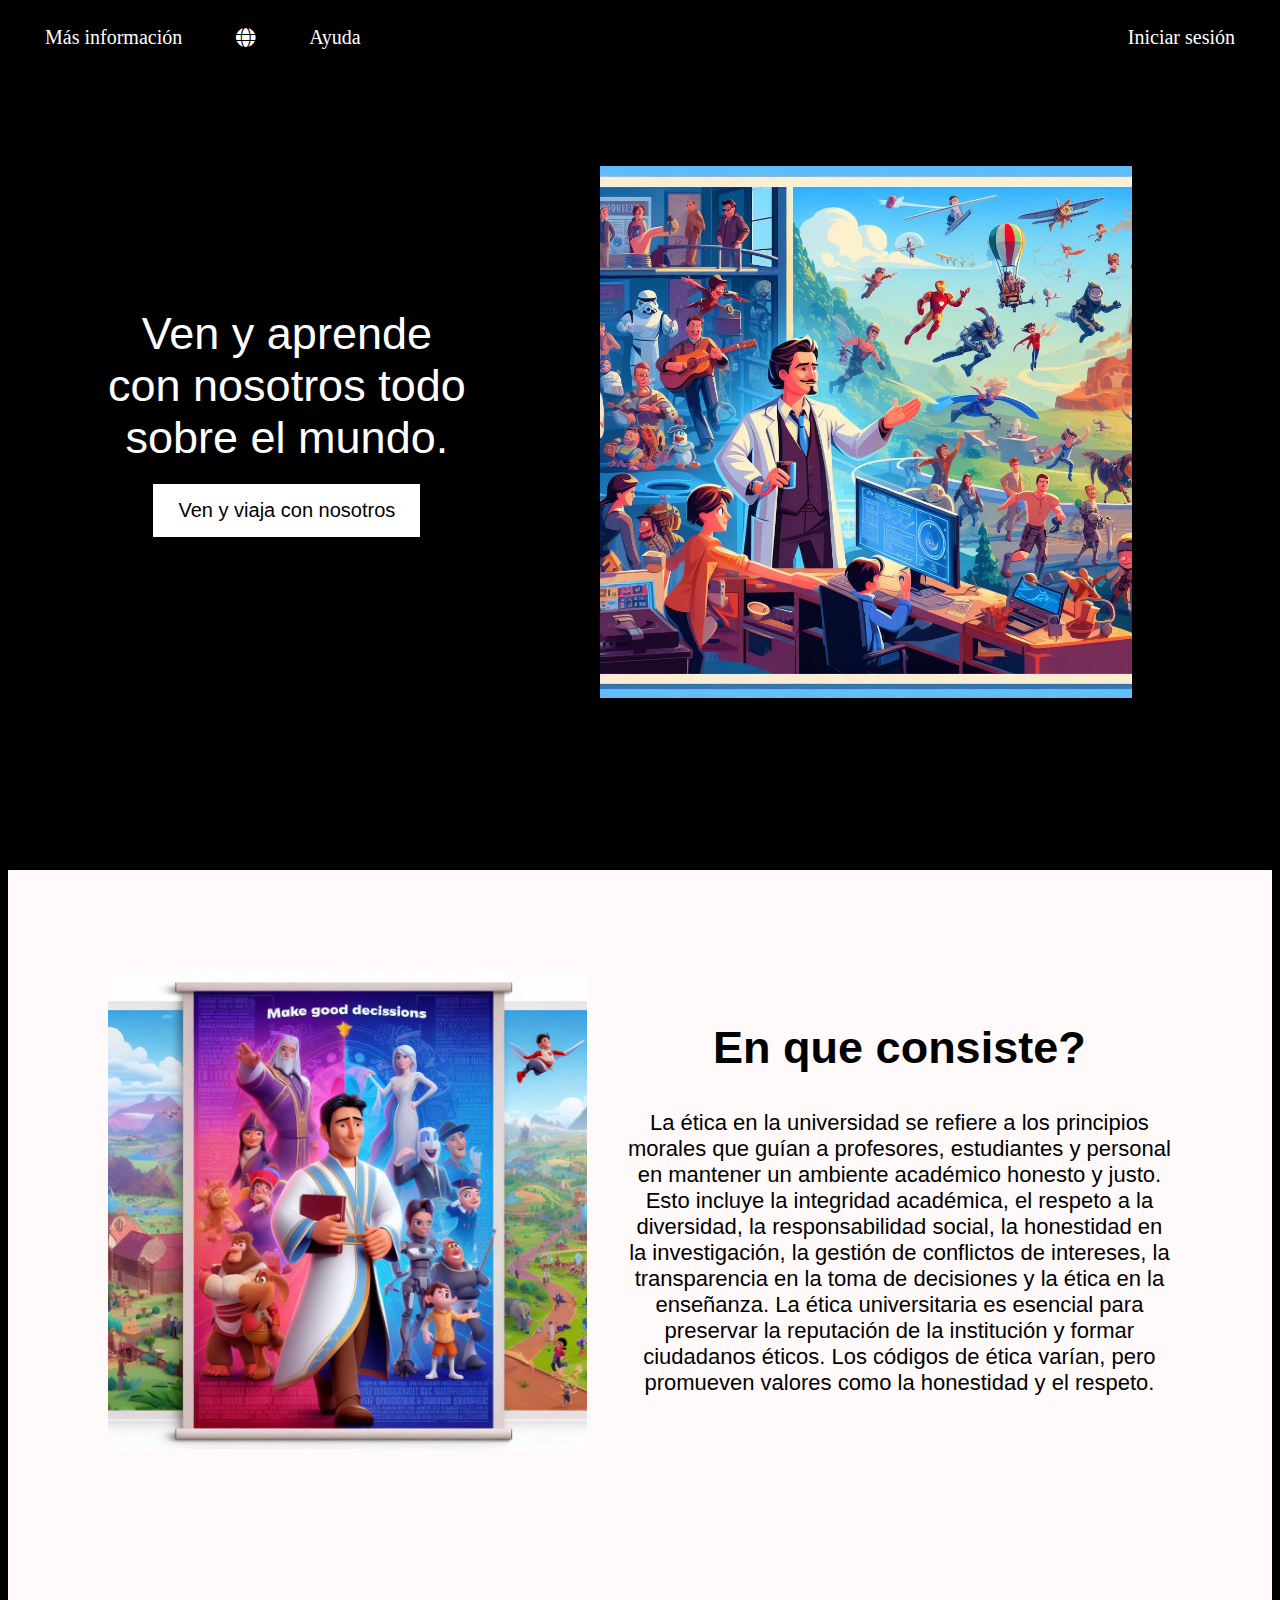
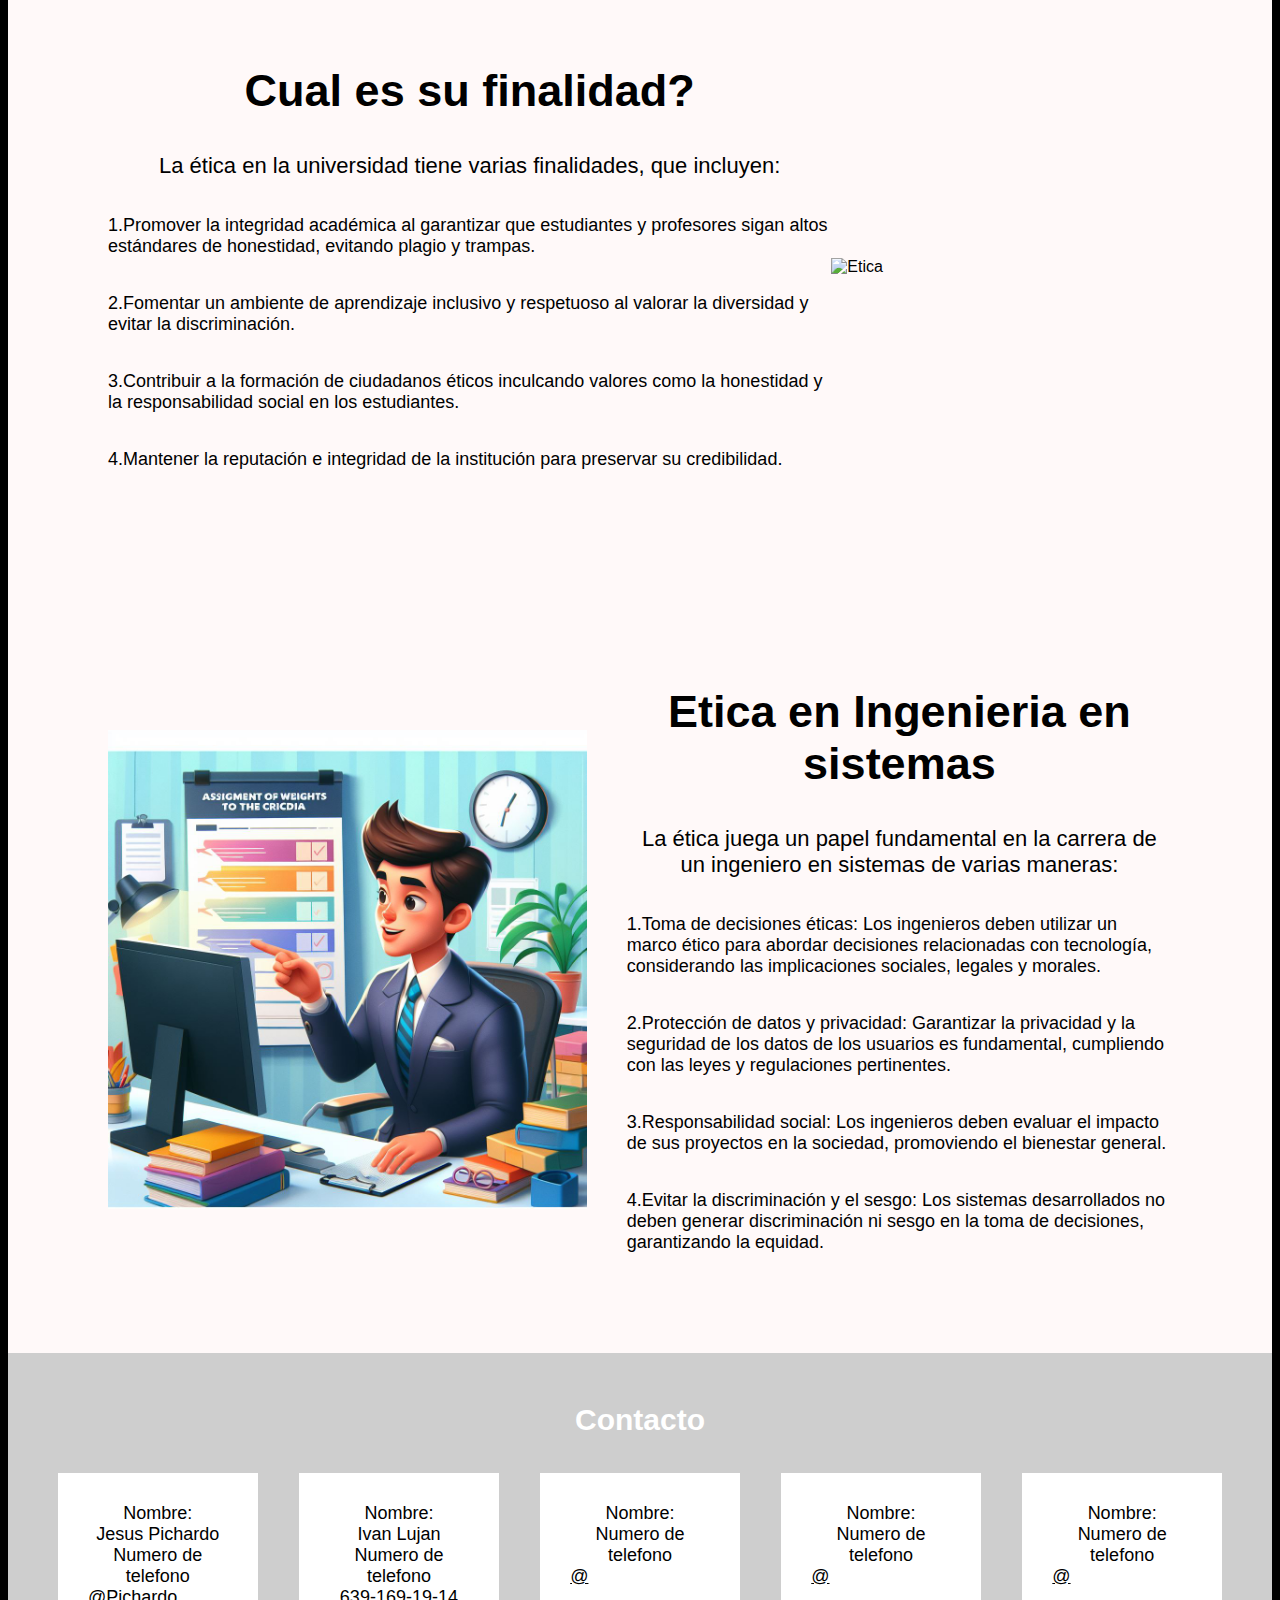
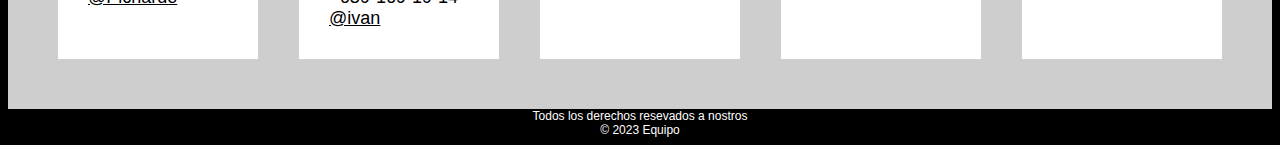
==== capitulo sexto/index.html @ fa4772a9 "Add files via upload" ====
<!DOCTYPE html>
<html lang="en">
<head>
    <meta charset="UTF-8">
    <meta name="viewport" content="width=device-width, initial-scale=1.0">
    <link rel="stylesheet" href="styles.css">
    <link rel="stylesheet" href="https://cdnjs.cloudflare.com/ajax/libs/font-awesome/5.15.3/css/all.min.css">
    <title>Mundo Diverido</title>
</head>
<body>
    
    <div class="menu">
        <button onclick="masInformacion()">Más información</button>
        <button onclick="elegirIdioma()"><i class="fas fa-globe"></i></button>
        <button onclick="ayuda()">Ayuda</button>
        <button class="float-right" onclick="iniciarSesion()">Iniciar sesión</button>
    </div>

    <section style="background-color: rgb(0, 0, 0); padding: 100px;">
        <div>
            <div style="display:flex; justify-content:space-between; align-items: center;">
                <div style="display: block;">
                  <p class="custom-text">Ven y aprende</p>
                  <p class="custom-text">con nosotros todo</p>
                  <p class="custom-text">sobre el mundo.</p>
                    <div>
                        <div style="display:flex; justify-content:center; align-items: center;">
                            <button class="viajar-button" onclick="venYViaja()">Ven y viaja con nosotros</button>
                        </div>
                    </div>
                </div>
                <img src="etica.jpg" alt="Etica" style="width:50%; height:25%;">
            </div>
            <br>
            </br>
            <br>
            </br>
        </div>
    </section>

    <div id="informacion">
<section style="background-color: rgb(255, 249, 249); padding: 100px;">
    <div>
        <div style="display:flex; justify-content:space-between; align-items: center;">
            <img src="Etica 2.jpg" alt="Etica" style="width:45%; height:20%;">
            <div style="display: block;">
            <h1 class="custom-title">En que consiste?</h1>
            <br>
            </br>
            <p class="custom-text2">La ética en la universidad se refiere a los principios morales que guían a profesores, estudiantes y personal en mantener un ambiente académico honesto y justo. Esto incluye la integridad académica, el respeto a la diversidad, la responsabilidad social, la honestidad en la investigación, la gestión de conflictos de intereses, la transparencia en la toma de decisiones y la ética en la enseñanza. La ética universitaria es esencial para preservar la reputación de la institución y formar ciudadanos éticos. Los códigos de ética varían, pero promueven valores como la honestidad y el respeto.</p>
        </div>
    </div>

    <br>
    </br>
    <br>
    </br>
    <br>
    </br>
    <br>
    </br>
    <br>
    </br>
    <br>
    </br>

    <div style="display:flex; justify-content:space-between; align-items: center;">
        <div style="display: block;">
            <h1 class="custom-title">Cual es su finalidad?</h1>
            <br>
            </br>
            <p class="custom-text2">La ética en la universidad tiene varias finalidades, que incluyen:</p>
            <br>
            </br>
            <p class="custom-text3">1.Promover la integridad académica al garantizar que estudiantes y profesores sigan altos estándares de honestidad, evitando plagio y trampas.</p>
            <br>
            </br>
            <p class="custom-text3">2.Fomentar un ambiente de aprendizaje inclusivo y respetuoso al valorar la diversidad y evitar la discriminación.</p>
            <br>
            </br>
            <p class="custom-text3">3.Contribuir a la formación de ciudadanos éticos inculcando valores como la honestidad y la responsabilidad social en los estudiantes.</p>
            <br>
            </br>
            <p class="custom-text3">4.Mantener la reputación e integridad de la institución para preservar su credibilidad.</p>
        </div>
        <img src="etica3.jpg" alt="Etica" style="width:45%; height:20%;">
    </div>

<br>
</br>
<br>
</br>
<br>
</br>
<br>
</br>
<br>
</br>
<br>
</br>

<div>
    <div style="display:flex; justify-content:space-between; align-items: center;">
        <img src="Etica 4.jpg" alt="Etica" style="width:45%; height:80%;">
        <div style="display: block;">
        <h1 class="custom-title">Etica en Ingenieria en sistemas</h1>
        <br>
            </br>
            <p class="custom-text2">La ética juega un papel fundamental en la carrera de un ingeniero en sistemas de varias maneras:</p>
            <br>
            </br>
            <p class="custom-text3">1.Toma de decisiones éticas: Los ingenieros deben utilizar un marco ético para abordar decisiones relacionadas con tecnología, considerando las implicaciones sociales, legales y morales.</p>
            <br>
            </br>
            <p class="custom-text3">2.Protección de datos y privacidad: Garantizar la privacidad y la seguridad de los datos de los usuarios es fundamental, cumpliendo con las leyes y regulaciones pertinentes.</p>
            <br>
            </br>
            <p class="custom-text3">3.Responsabilidad social: Los ingenieros deben evaluar el impacto de sus proyectos en la sociedad, promoviendo el bienestar general.</p>
            <br>
            </br>
            <p class="custom-text3">4.Evitar la discriminación y el sesgo: Los sistemas desarrollados no deben generar discriminación ni sesgo en la toma de decisiones, garantizando la equidad.</p>
    </div>
</div>
</div>
</section>

<section style="background-color: rgb(206, 206, 206); padding: 50px;">
    <h1 class="custom-title2">Contacto</h1>
    <br>
    </br>
    <div style="display: flex; justify-content: space-between; width: 100%;">
        <div style="background-color: white; padding: 30px; width: 12%;">
            <p class="custom-text4">Nombre:</p>
            <p class="custom-text5">Jesus Pichardo</p>
            <p class="custom-text4">Numero de telefono</p>
            <p class="custom-text5"></p>
            <a class="custom-text4" href="https://www.facebook.com/jesusguillermo.pichardocardenas">@Pichardo</a>
        </div>
        
        <div style="background-color: white; padding: 30px; width: 12%;">
            <p class="custom-text4">Nombre:</p>
            <p class="custom-text5">Ivan Lujan</p>
            <p class="custom-text4">Numero de telefono</p>
            <p class="custom-text5">639-169-19-14</p>
            <a class="custom-text4" href="https://www.facebook.com/Ivan.Lujan20">@ivan</a>
        </div>

        <div style="background-color: white; padding: 30px; width: 12%;">
            <p class="custom-text4">Nombre:</p>
            <p class="custom-text5"></p>
            <p class="custom-text4">Numero de telefono</p>
            <p class="custom-text5"></p>
            <a class="custom-text4" href="">@</a>
        </div>

        <div style="background-color: white; padding: 30px; width: 12%;">
            <p class="custom-text4">Nombre:</p>
            <p class="custom-text5"></p>
            <p class="custom-text4">Numero de telefono</p>
            <p class="custom-text5"></p>
            <a class="custom-text4" href="">@</a>
        </div>

        <div style="background-color: white; padding: 30px; width: 12%;">
            <p class="custom-text4">Nombre:</p>
            <p class="custom-text5"></p>
            <p class="custom-text4">Numero de telefono</p>
            <p class="custom-text5"></p>
            <a class="custom-text4" href="">@</a>
        </div>
    </div>
</section>
</div>

<p class="custom-text6">Todos los derechos resevados a nostros</p>
<p class="custom-text6">© 2023 Equipo </p>
    <script>
        function masInformacion() {
            document.getElementById('informacion').scrollIntoView();
        }
        function elegirIdioma() {
            alert("Botón de elegir idioma");
        }
        function ayuda() {
            alert("Botón de ayuda");
        }
        function iniciarSesion() {
            window.location.href = "login.html";
        }

        function venYViaja(){
         window.location.href = "login.html";
        }
    </script>
</body>
</html>
---- capitulo sexto/styles.css ----
body {
    font-family: Arial, sans-serif;
    background-color: #000000;
}

.menu {
    display: flex;
    justify-content: space-between;
    padding: 10px;
}

.menu button {
    background-color: #000000;
    border: none;
    color: white;
    padding: 5px 25px;
    text-align: center;
    text-decoration: none;
    display: inline-block;
    font-size: 20px;
    margin: 2px 2px;
    cursor: pointer;
    font-family: "Font Awesome 5 Free";
}

.menu button:hover {
    background-color: #484e48;
}

.menu button.float-right {
    margin-left: auto;
}

img {
    margin-right: 40px;
}

.custom-text {
    font-size: 45px;
    color: white;
    font-family: "verdana", sans-serif;
    text-align: center;
    margin: 0; /* Eliminar el margen predeterminado de los párrafos */
    padding: 0; /* Eliminar el espacio interno de los párrafos */
}

.centered-text {
    text-align: right;
}

.custom-container {
    display: flex;
    justify-content: space-between;
    align-items: right;
    margin-left: 0px; /* Ajustar el margen izquierdo para acercar los textos a la imagen */
    margin-right: 1200px; /* Ajustar el margen derecho para acercar los textos a la imagen */
}

.viajar-button {
    background-color: rgb(255, 255, 255);
    border: none;
    color: rgb(0, 0, 0);
    padding: 15px 25px;
    text-align: center;
    text-decoration: none;
    display: inline-block;
    font-size: 20px;
    cursor: pointer;
    margin: 20px 0 20px 0; /* Ajuste el margen inferior */
    transition: background-color 0.3s;
}

.viajar-button:hover {
    background-color: #484e48;
}

.custom-title {
    font-size: 45px;
    color: #000000;
    font-family: "verdana", sans-serif;
    text-align: center;
    margin: 0;
    padding: 0;
}
.custom-text2 {
    font-size: 22px;
    color: rgb(0, 0, 0);
    font-family: "verdana", sans-serif;
    text-align: center;
    margin: 0; /* Eliminar el margen predeterminado de los párrafos */
    padding: 0; /* Eliminar el espacio interno de los párrafos */
}
.custom-text3 {
    font-size: 18px;
    color: rgb(0, 0, 0);
    font-family: "verdana", sans-serif;
    text-align: left;
    margin: 0; /* Eliminar el margen predeterminado de los párrafos */
    padding: 0; /* Eliminar el espacio interno de los párrafos */
}

.custom-title2 {
    font-size: 30px;
    color: #000000;
    font-family: "verdana", sans-serif;
    text-align: left;
    margin: 0;
    padding: 0;
}

.custom-text4 {
    font-size: 18px;
    color: rgb(0, 0, 0);
    font-family: "Arial Black", sans-serif;
    text-align: center;
    margin: 0; /* Eliminar el margen predeterminado de los párrafos */
    padding: 0; /* Eliminar el espacio interno de los párrafos */
}

.custom-text5 {
    font-size: 18px;
    color: rgb(0, 0, 0);
    font-family: "verdana", sans-serif;
    text-align: center;
    margin: 0; /* Eliminar el margen predeterminado de los párrafos */
    padding: 0; /* Eliminar el espacio interno de los párrafos */
}
.custom-text6 {
    font-size: 12px;
    color: rgb(255, 255, 255);
    font-family: "verdana", sans-serif;
    text-align: center;
    margin: 0; /* Eliminar el margen predeterminado de los párrafos */
    padding: 0; /* Eliminar el espacio interno de los párrafos */
}



 /* Segundo.html*/
.custom-title2 {
    font-size: 30px;
    color: #ffffff;
    font-family: "verdana", sans-serif;
    text-align: center;
    margin: 0;
    padding: 0;
}
.custom-text11 {
    font-size: 15px;
    color: rgb(255, 255, 255);
    font-family: "Arial Black", sans-serif;
    text-align: center;
    margin: 0; /* Eliminar el margen predeterminado de los párrafos */
    padding: 0; /* Eliminar el espacio interno de los párrafos */
}
.custom-text12 {
    font-size: 12px;
    color: rgb(255, 255, 255);
    font-family: "verdana", sans-serif;
    text-align: left;
    margin: 0; /* Eliminar el margen predeterminado de los párrafos */
    padding: 0; /* Eliminar el espacio interno de los párrafos */
}


 /* Capitulo Sexto.html*/
 .custom-title3 {
    font-size: 30px;
    color: #000000;
    font-family: "verdana", sans-serif;
    text-align: center;
    margin: 0;
    padding: 0;
}
.custom-text13 {
    font-size: 20px;
    color: rgb(255, 255, 255);
    font-family: "verdana", sans-serif;
    text-align: center;
    margin: 0; /* Eliminar el margen predeterminado de los párrafos */
    padding: 0; /* Eliminar el espacio interno de los párrafos */
}
.custom-text14 {
    font-size: 15px;
    color: rgb(255, 255, 255);
    font-family: "verdana", sans-serif;
    text-align: left;
    margin: 0; /* Eliminar el margen predeterminado de los párrafos */
    padding: 0; /* Eliminar el espacio interno de los párrafos */
}
.custom-text15 {
    font-size: 20px;
    color: rgb(0, 0, 0);
    font-family: "verdana", sans-serif;
    text-align: center;
    margin: 0; /* Eliminar el margen predeterminado de los párrafos */
    padding: 0; /* Eliminar el espacio interno de los párrafos */
}
.custom-text16 {
    font-size: 15px;
    color: rgb(0, 0, 0);
    font-family: "verdana", sans-serif;
    text-align: center;
    margin: 0; /* Eliminar el margen predeterminado de los párrafos */
    padding: 0; /* Eliminar el espacio interno de los párrafos */
}

.comenzarbt{
    width: 45%;
    border-radius: 5px;
    color: #fff;
    background: rgb(55, 38, 38)000;
    font-size: 15px;
}
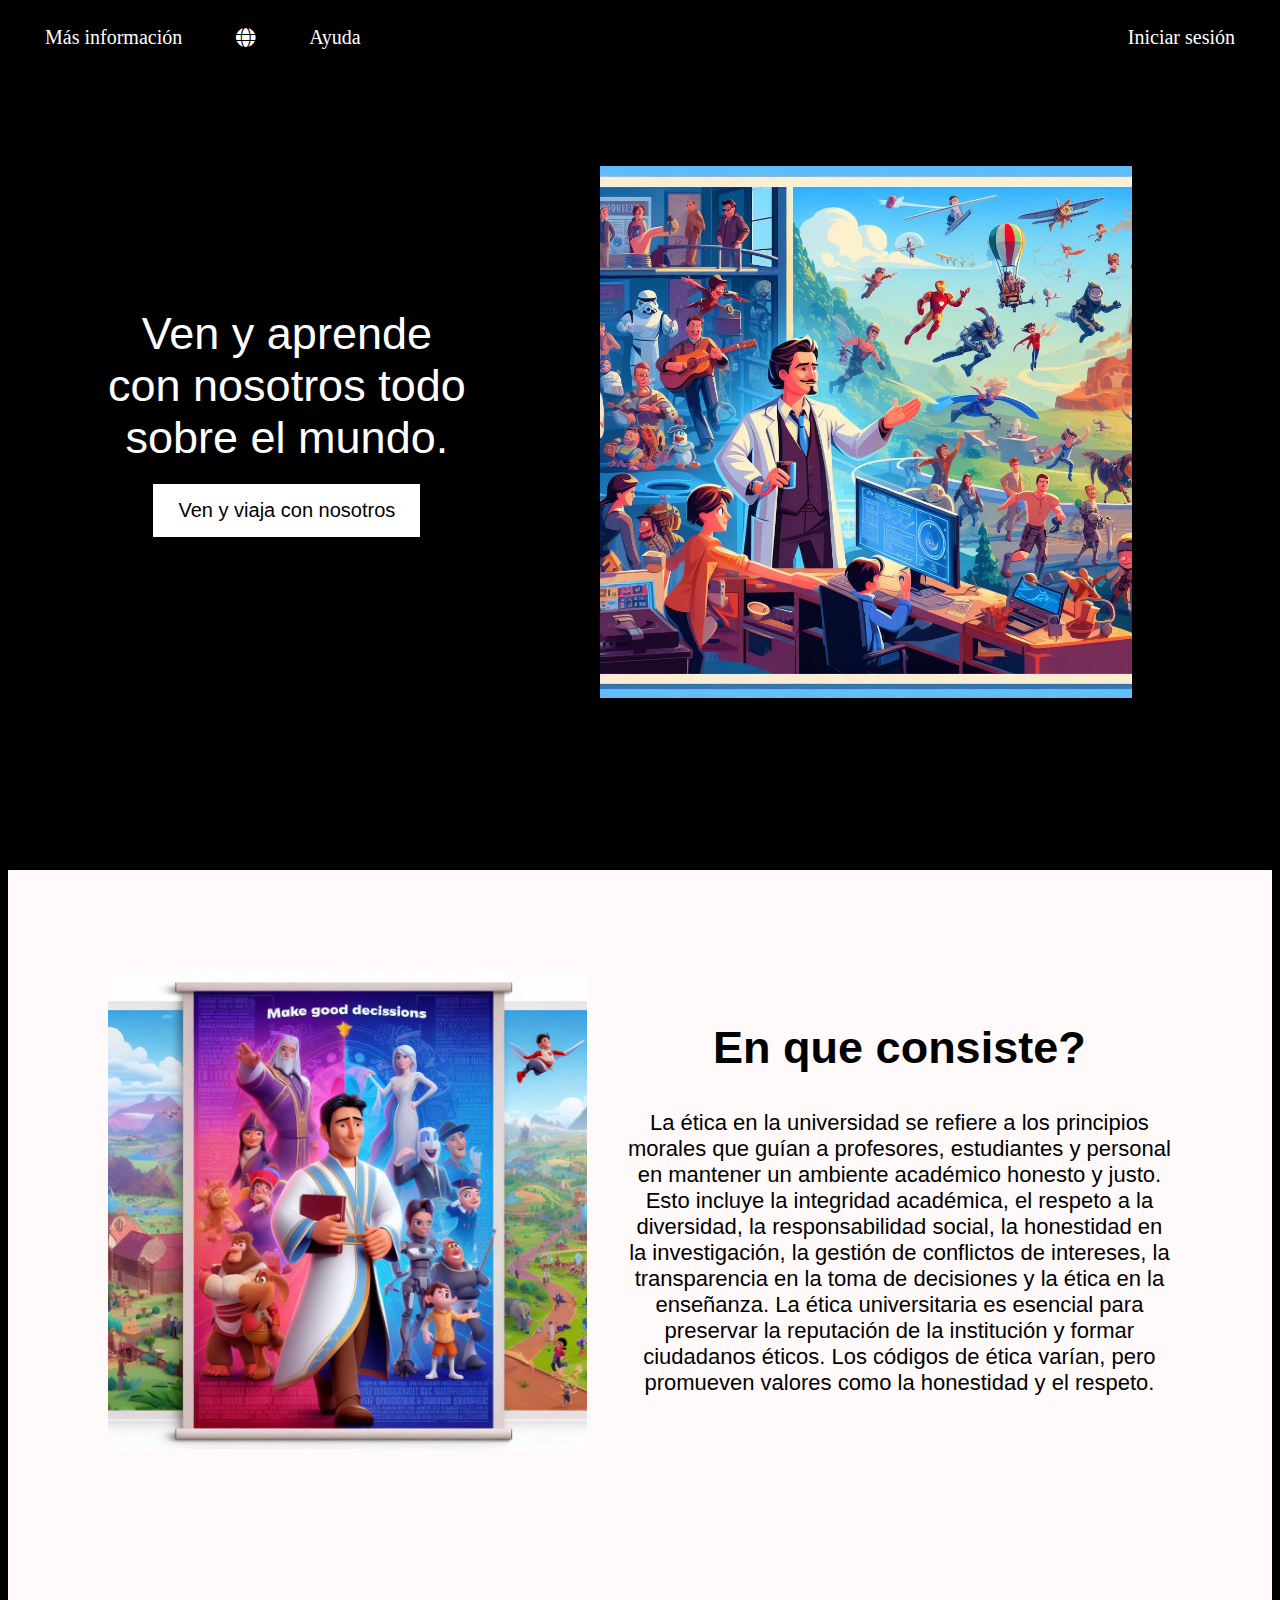
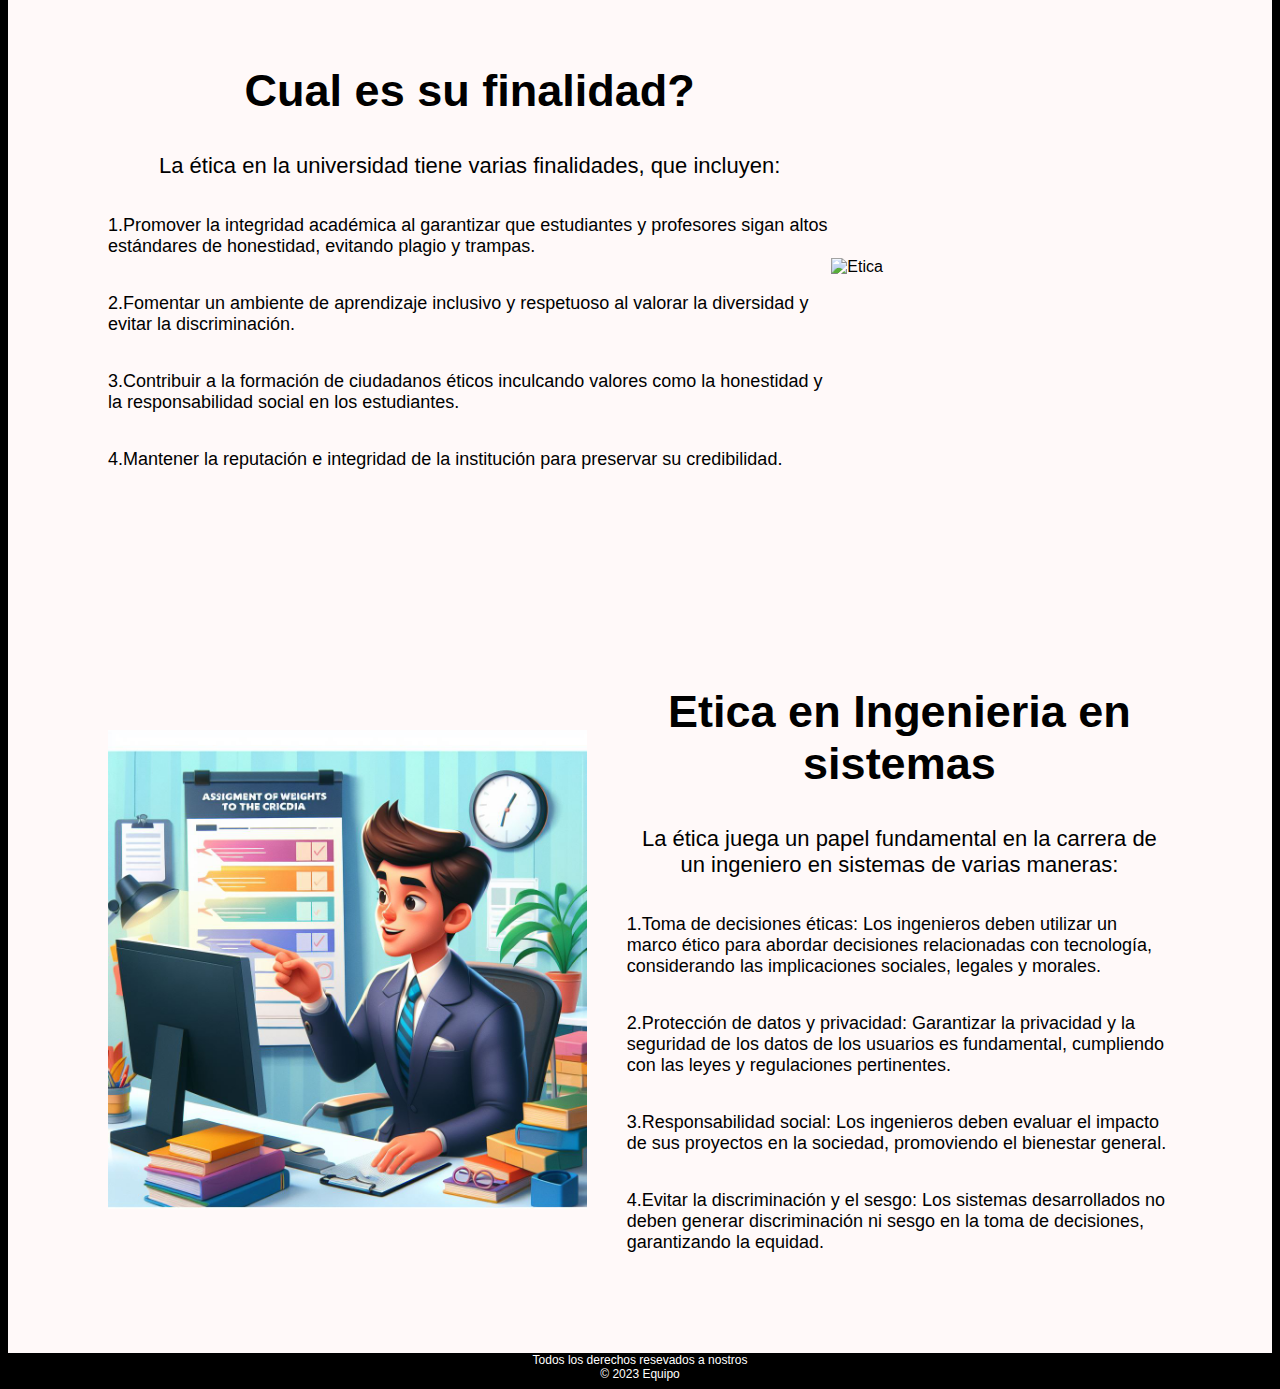
==== commit 8b1fa480: "Update index.html" ====
--- a/capitulo sexto/index.html
+++ b/capitulo sexto/index.html
@@ -124,54 +124,6 @@
 </div>
 </section>
 
-<section style="background-color: rgb(206, 206, 206); padding: 50px;">
-    <h1 class="custom-title2">Contacto</h1>
-    <br>
-    </br>
-    <div style="display: flex; justify-content: space-between; width: 100%;">
-        <div style="background-color: white; padding: 30px; width: 12%;">
-            <p class="custom-text4">Nombre:</p>
-            <p class="custom-text5">Jesus Pichardo</p>
-            <p class="custom-text4">Numero de telefono</p>
-            <p class="custom-text5"></p>
-            <a class="custom-text4" href="https://www.facebook.com/jesusguillermo.pichardocardenas">@Pichardo</a>
-        </div>
-        
-        <div style="background-color: white; padding: 30px; width: 12%;">
-            <p class="custom-text4">Nombre:</p>
-            <p class="custom-text5">Ivan Lujan</p>
-            <p class="custom-text4">Numero de telefono</p>
-            <p class="custom-text5">639-169-19-14</p>
-            <a class="custom-text4" href="https://www.facebook.com/Ivan.Lujan20">@ivan</a>
-        </div>
-
-        <div style="background-color: white; padding: 30px; width: 12%;">
-            <p class="custom-text4">Nombre:</p>
-            <p class="custom-text5"></p>
-            <p class="custom-text4">Numero de telefono</p>
-            <p class="custom-text5"></p>
-            <a class="custom-text4" href="">@</a>
-        </div>
-
-        <div style="background-color: white; padding: 30px; width: 12%;">
-            <p class="custom-text4">Nombre:</p>
-            <p class="custom-text5"></p>
-            <p class="custom-text4">Numero de telefono</p>
-            <p class="custom-text5"></p>
-            <a class="custom-text4" href="">@</a>
-        </div>
-
-        <div style="background-color: white; padding: 30px; width: 12%;">
-            <p class="custom-text4">Nombre:</p>
-            <p class="custom-text5"></p>
-            <p class="custom-text4">Numero de telefono</p>
-            <p class="custom-text5"></p>
-            <a class="custom-text4" href="">@</a>
-        </div>
-    </div>
-</section>
-</div>
-
 <p class="custom-text6">Todos los derechos resevados a nostros</p>
 <p class="custom-text6">© 2023 Equipo </p>
     <script>
@@ -193,4 +145,4 @@
         }
     </script>
 </body>
-</html>+</html>
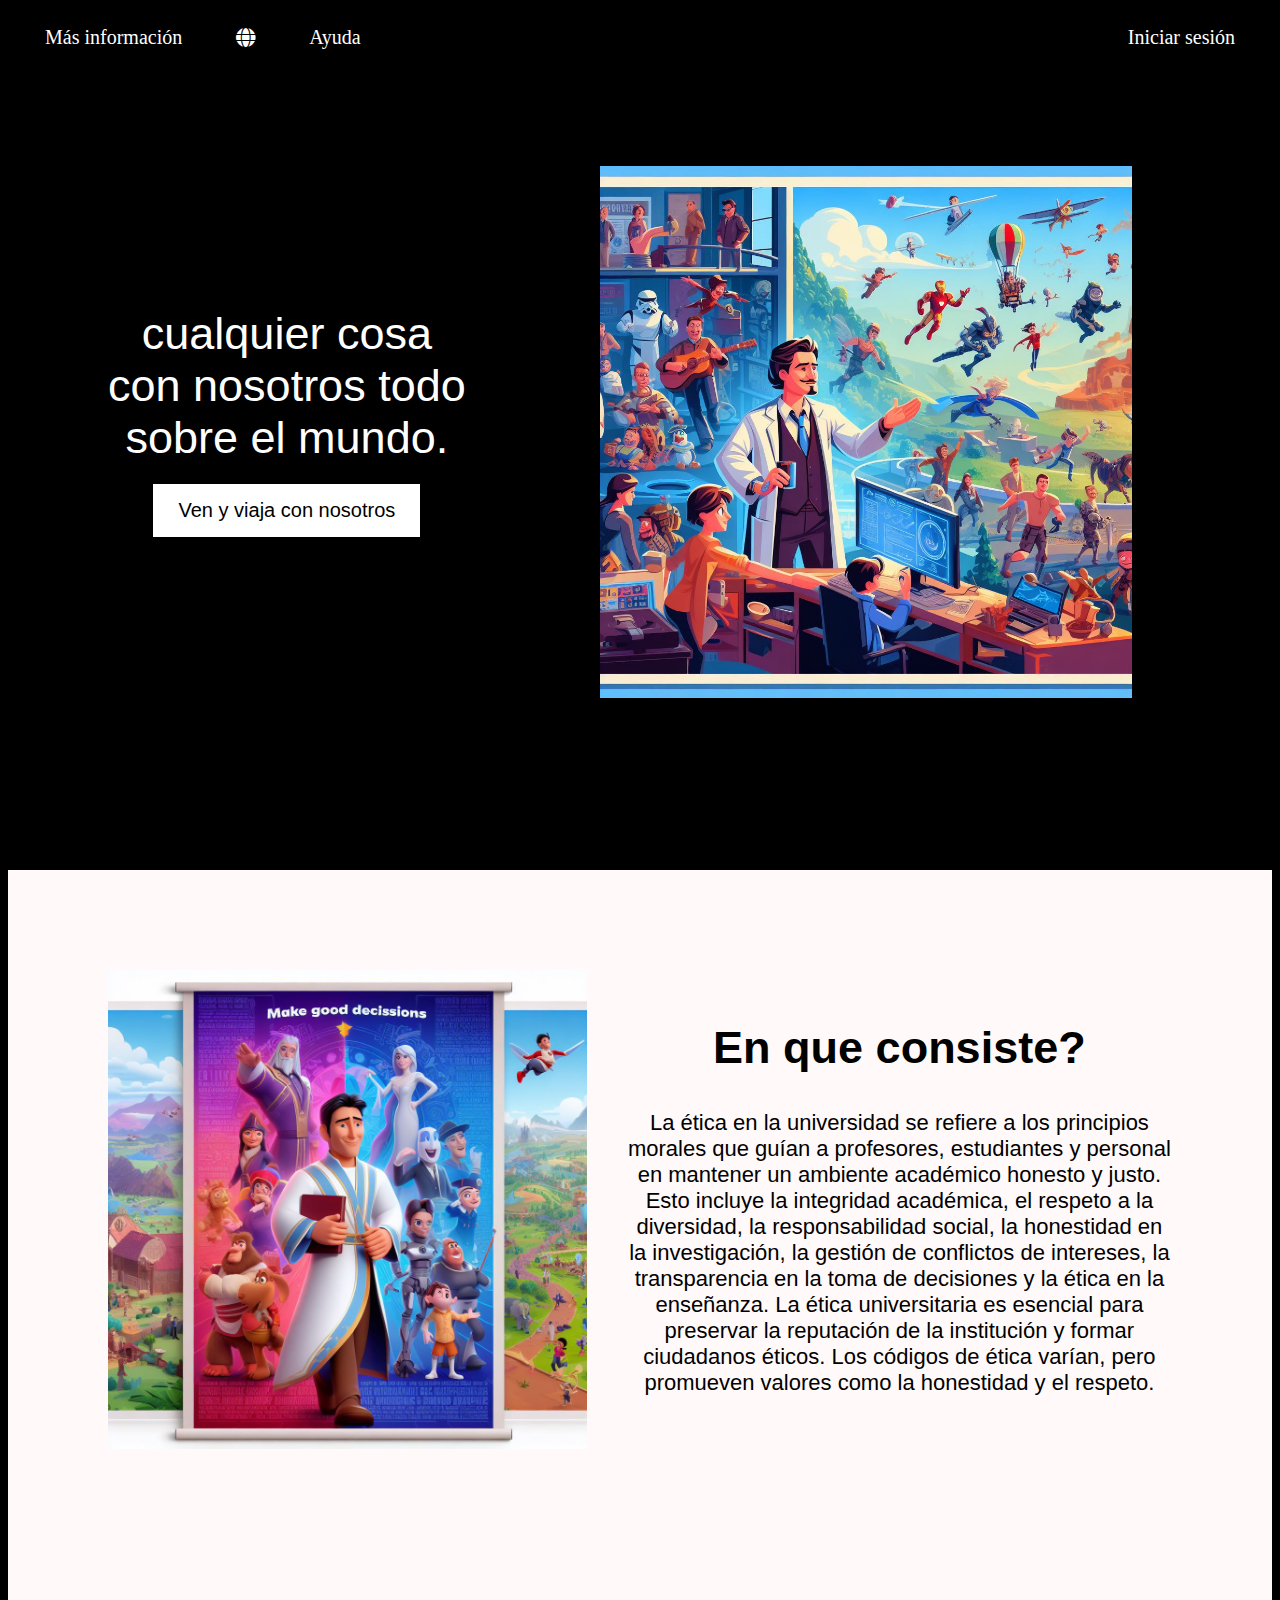
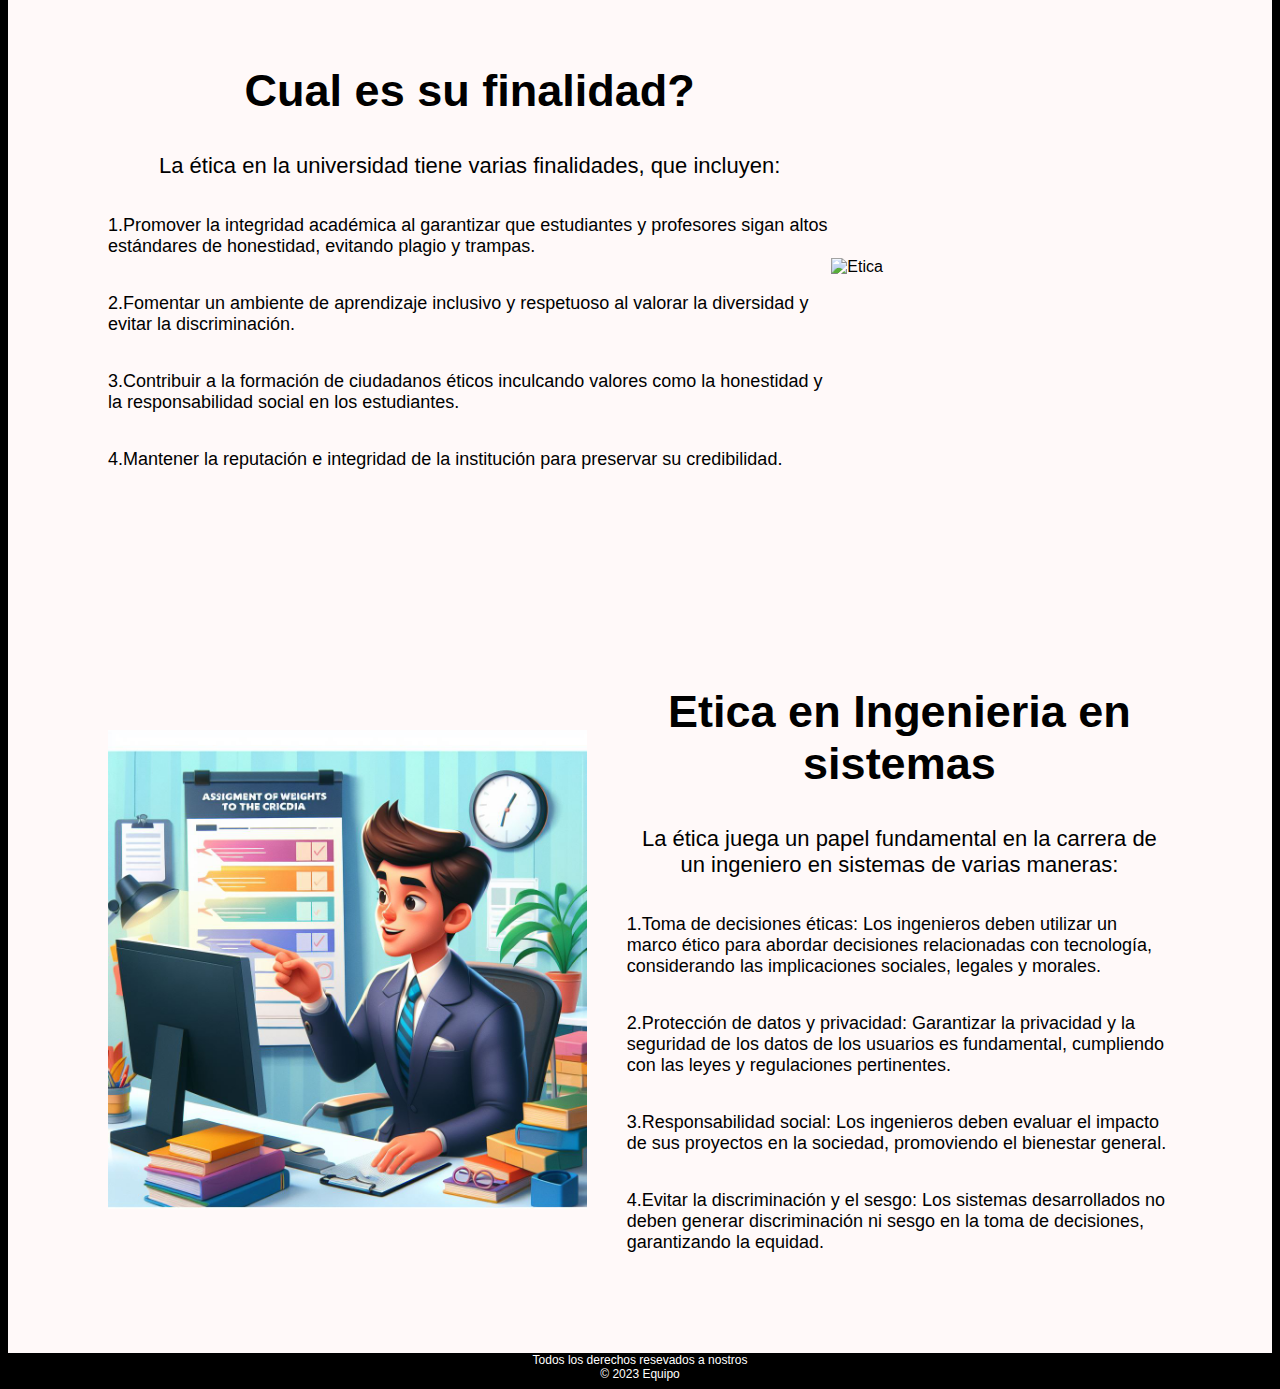
==== commit 368e5ded: "Update index.html" ====
--- a/capitulo sexto/index.html
+++ b/capitulo sexto/index.html
@@ -20,7 +20,7 @@
         <div>
             <div style="display:flex; justify-content:space-between; align-items: center;">
                 <div style="display: block;">
-                  <p class="custom-text">Ven y aprende</p>
+                  <p class="custom-text">cualquier cosa </p>
                   <p class="custom-text">con nosotros todo</p>
                   <p class="custom-text">sobre el mundo.</p>
                     <div>
--- a/capitulo sexto/styles.css
+++ b/capitulo sexto/styles.css
@@ -209,7 +209,7 @@
     width: 45%;
     border-radius: 5px;
     color: #fff;
-    background: rgb(55, 38, 38)000;
-    font-size: 15px;
-}
-
+    background: rgb(57, 57, 70)000;
+    font-size: 15px;
+}
+
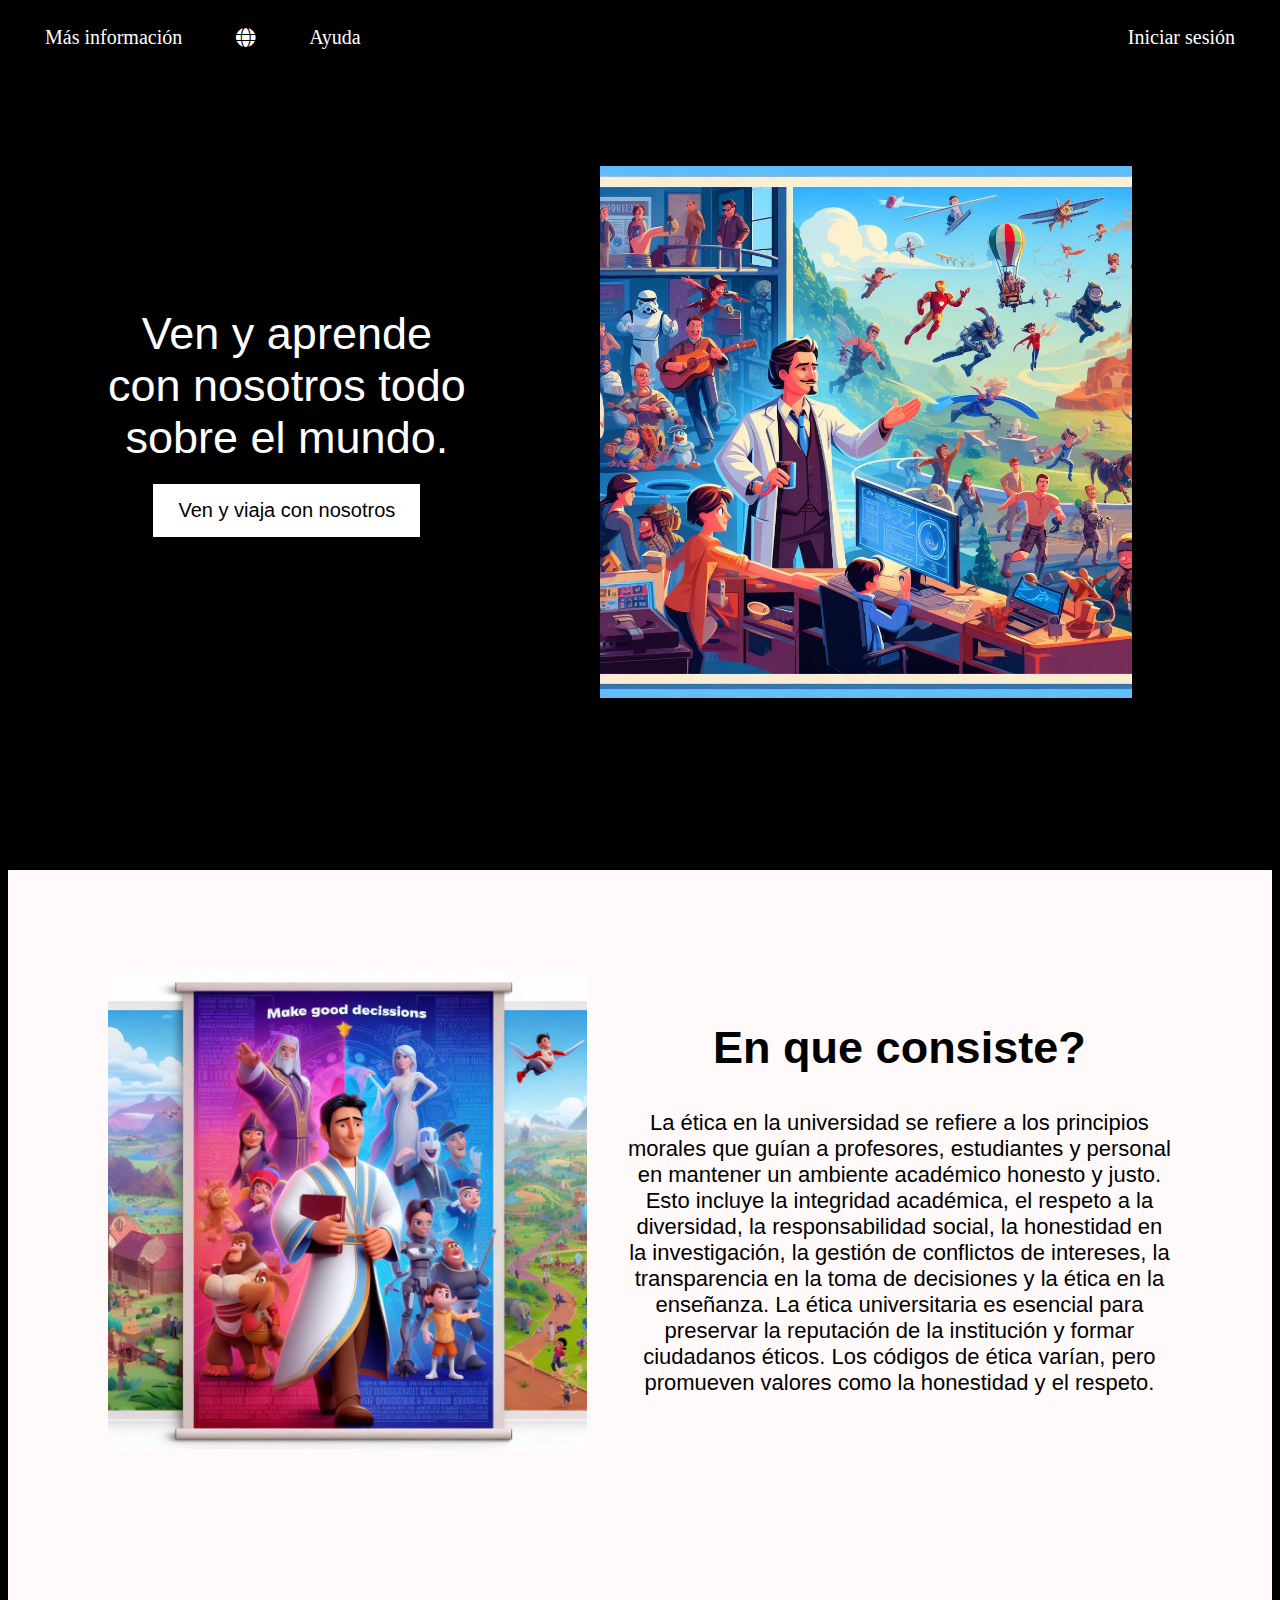
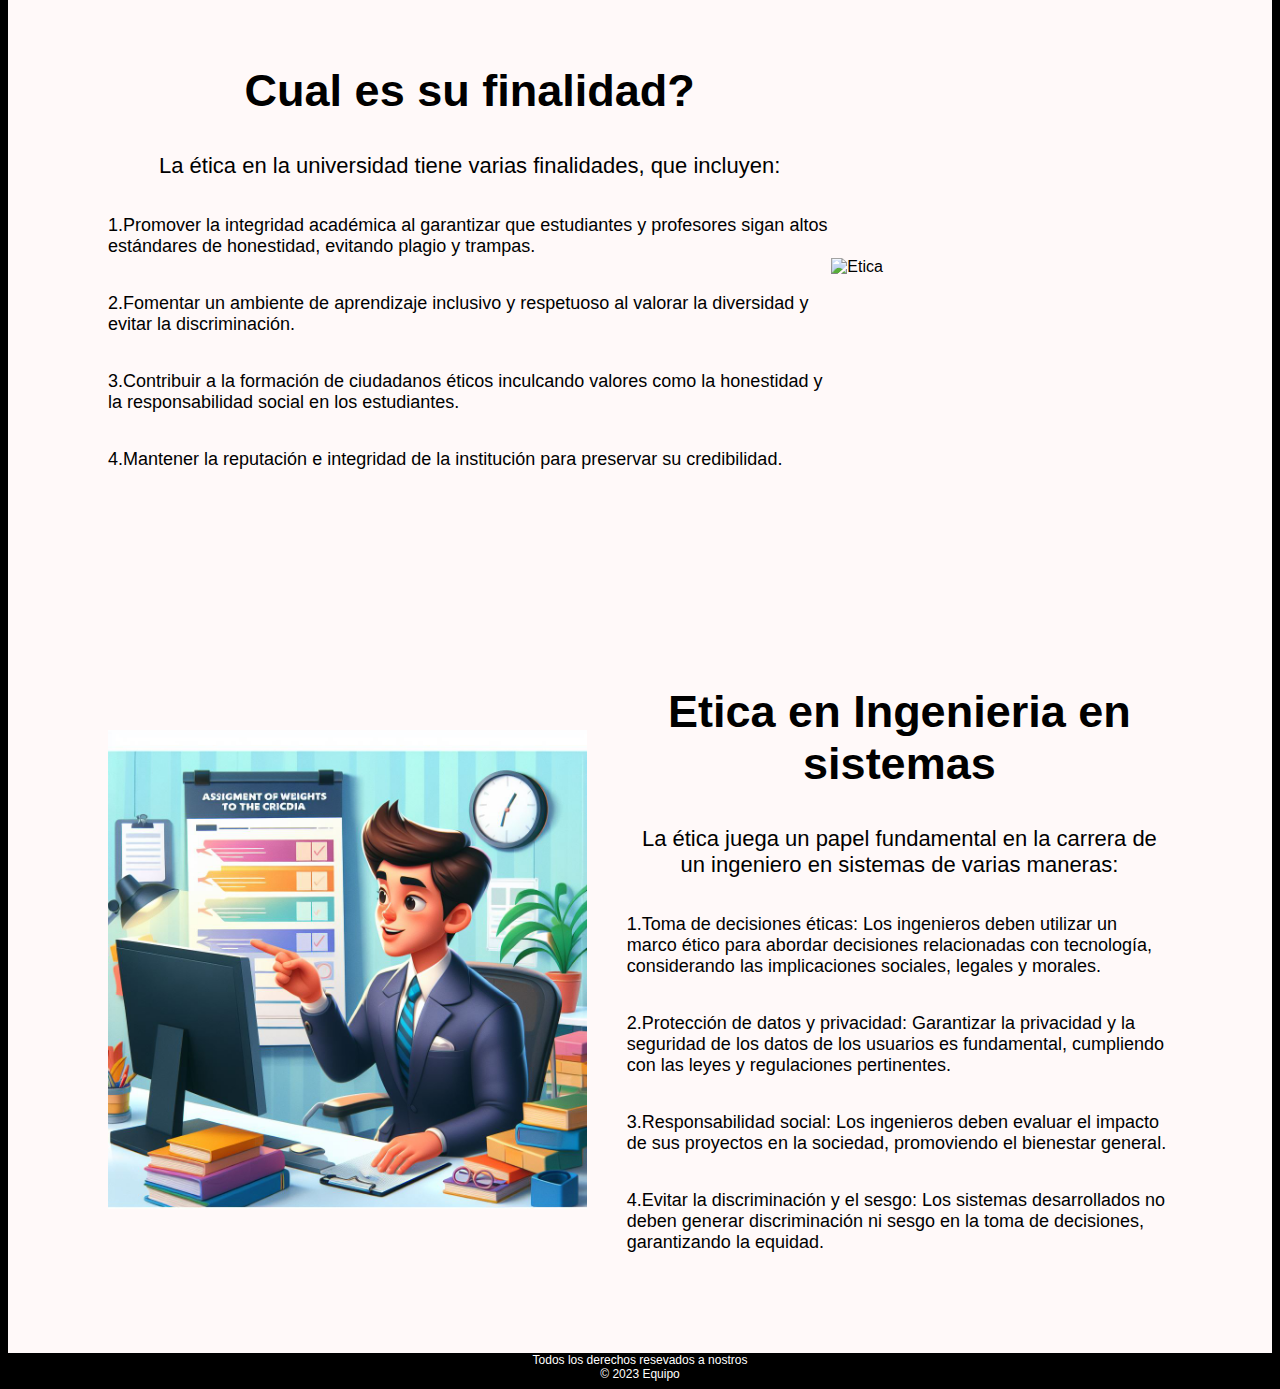
==== commit 79691099: "Update index.html" ====
--- a/capitulo sexto/index.html
+++ b/capitulo sexto/index.html
@@ -20,7 +20,7 @@
         <div>
             <div style="display:flex; justify-content:space-between; align-items: center;">
                 <div style="display: block;">
-                  <p class="custom-text">cualquier cosa </p>
+                  <p class="custom-text">Ven y aprende</p>
                   <p class="custom-text">con nosotros todo</p>
                   <p class="custom-text">sobre el mundo.</p>
                     <div>
